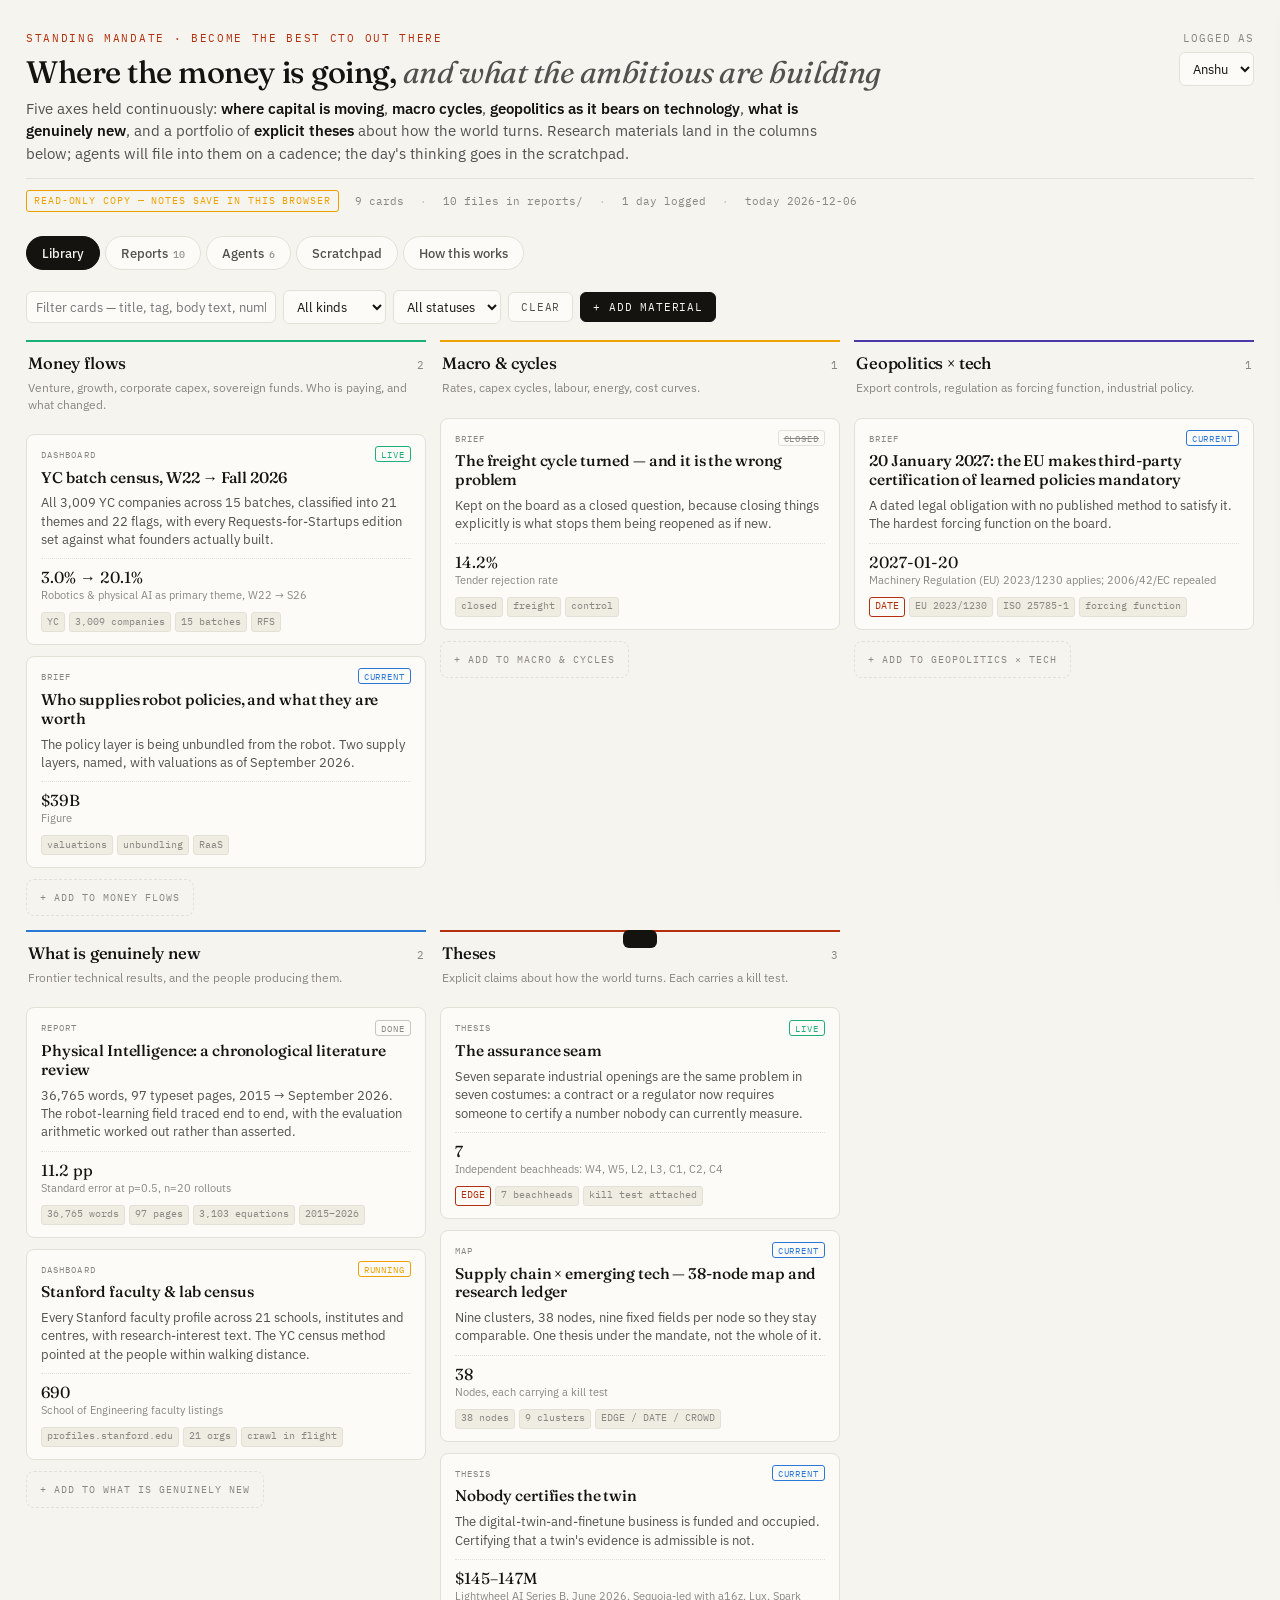
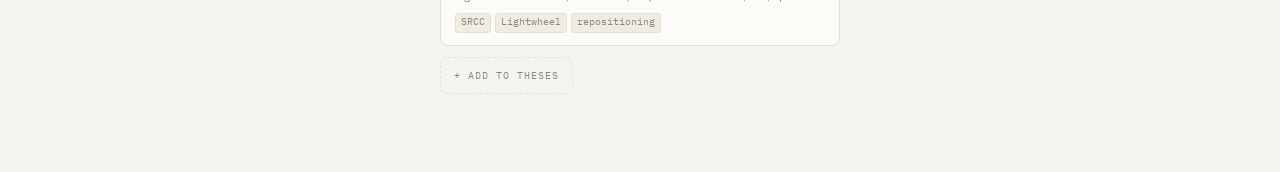
==== index.html @ 72f2d3c5 "Research portal: five-axis board, reports, agent charters, daily scratchpad Columns are the mandate " ====
<!DOCTYPE html>
<html lang="en"><head>
<meta charset="UTF-8"><meta name="viewport" content="width=device-width, initial-scale=1.0">
<title>Research Portal — capital, frontier, theses</title>
<link rel="preconnect" href="https://fonts.googleapis.com">
<link rel="preconnect" href="https://fonts.gstatic.com" crossorigin>
<link href="https://fonts.googleapis.com/css2?family=Fraunces:opsz,wght@9..144,300;9..144,400;9..144,500;9..144,600&family=IBM+Plex+Mono:wght@400;500&family=IBM+Plex+Sans:wght@400;500;600&display=swap" rel="stylesheet">
<link rel="stylesheet" href="assets/styles.css">
</head>
<body>

<div class="wrap">
  <header>
    <div class="masthead">
      <div>
        <div class="kicker">Standing mandate · become the best CTO out there</div>
        <h1>Where the money is going, <em>and what the ambitious are building</em></h1>
        <p class="dek">Five axes held continuously: <b>where capital is moving</b>, <b>macro cycles</b>,
        <b>geopolitics as it bears on technology</b>, <b>what is genuinely new</b>, and a portfolio of
        <b>explicit theses</b> about how the world turns. Research materials land in the columns below;
        agents will file into them on a cadence; the day's thinking goes in the scratchpad.</p>
      </div>
      <div class="who">
        Logged as
        <select id="author">
          <option value="anshu">Anshu</option>
          <option value="veer">Veer</option>
        </select>
      </div>
    </div>
    <div class="meta">
      <span id="conn">checking…</span>
      <span id="m-cards"></span><span class="dotsep">·</span>
      <span id="m-reports"></span><span class="dotsep">·</span>
      <span id="m-days"></span><span class="dotsep">·</span>
      <span id="m-today"></span>
    </div>
  </header>

  <nav class="tabs" id="tabs">
    <button class="tab on" data-page="board">Library</button>
    <button class="tab" data-page="reports">Reports<span class="n" id="tn-reports"></span></button>
    <button class="tab" data-page="agents">Agents<span class="n" id="tn-agents"></span></button>
    <button class="tab" data-page="pad">Scratchpad</button>
    <button class="tab" data-page="about">How this works</button>
  </nav>

  <!-- ─────────── LIBRARY ─────────── -->
  <section class="page on" id="p-board">
    <div class="controls">
      <input type="text" id="q" placeholder="Filter cards — title, tag, body text, number…">
      <select id="fkind"><option value="">All kinds</option></select>
      <select id="fstatus"><option value="">All statuses</option></select>
      <button class="btn" id="clear">Clear</button>
      <button class="btn solid" id="toggleadd">+ Add material</button>
    </div>

    <div id="addform">
      <label>Title</label><input type="text" id="a-title" placeholder="What is it">
      <label>Column</label><select id="a-axis"></select>
      <label>Kind</label>
      <select id="a-kind">
        <option value="brief">brief</option><option value="report">report</option>
        <option value="dashboard">dashboard</option><option value="thesis">thesis</option>
        <option value="map">map</option><option value="link">link</option>
        <option value="paper">paper</option><option value="person">person</option>
      </select>
      <label>One-line description</label><input type="text" id="a-dek" placeholder="What it says, in a sentence">
      <label>Notes — facts, numbers, sources (optional)</label><textarea id="a-body"></textarea>
      <label>Link or file path (optional)</label><input type="text" id="a-open" placeholder="https://…  or  reports/thing.pdf">
      <label>Tags, comma separated (optional)</label><input type="text" id="a-tags">
      <div class="frow">
        <button class="btn solid" id="a-save">Save to board</button>
        <button class="btn" id="a-cancel">Cancel</button>
      </div>
    </div>

    <div class="board" id="board"></div>
  </section>

  <!-- ─────────── REPORTS ─────────── -->
  <section class="page" id="p-reports">
    <div class="sec-h">Everything on disk under <span class="mono">reports/</span>
      <span>New files appear here automatically — agents write straight into that folder</span></div>
    <div class="controls">
      <input type="text" id="rq" placeholder="Filter files…">
    </div>
    <div class="sheet" id="reports"></div>
  </section>

  <!-- ─────────── AGENTS ─────────── -->
  <section class="page" id="p-agents">
    <div class="rules">
      <h4>House rules every agent inherits</h4>
      <ol id="agrules"></ol>
    </div>
    <div class="sec-h">Standing briefs
      <span>Nothing runs yet. Each card holds a complete charter — copy it into a Claude session to run the pass by hand today, or wire it to a schedule once the sources are authorised.</span></div>
    <div class="agrid" id="agents"></div>
  </section>

  <!-- ─────────── SCRATCHPAD ─────────── -->
  <section class="page" id="p-pad">
    <div class="padwrap">
      <div class="padmain">
        <div class="datebar">
          <span class="dtitle" id="dtitle"></span>
          <button class="btn" id="d-prev">← Prev</button>
          <button class="btn" id="d-next">Next →</button>
          <button class="btn" id="d-today">Today</button>
          <input type="date" id="d-pick">
          <button class="btn" id="d-copy">Copy day</button>
        </div>
        <textarea id="pad" spellcheck="true" placeholder="What happened, what you read, what you now believe that you did not believe yesterday.

Anything under a  ?  is an open question. Anything under a  >  is a claim you are willing to defend."></textarea>
        <div class="padstat">
          <span id="pwords">0 words</span>
          <span id="pfile"></span>
          <span id="saved"></span>
        </div>
      </div>
      <div class="side">
        <div class="sec-h">Days with entries</div>
        <div class="daylist" id="daylist"></div>
        <div class="sec-h" style="margin-top:22px">Search every day</div>
        <input type="text" id="padq" placeholder="Search all entries…" style="width:100%">
        <div class="hits" id="padhits" style="display:none"></div>
        <p class="hint">One markdown file per day at
          <code>logs/&lt;you&gt;/YYYY-MM-DD.md</code>. Saves about a second after you stop typing.
          Ordinary files — back them up, commit them, grep them.</p>
      </div>
    </div>
  </section>

  <!-- ─────────── ABOUT ─────────── -->
  <section class="page" id="p-about">
    <div class="sec-h">How this works</div>
    <div style="max-width:80ch;font-size:13.8px;color:var(--ink-2);line-height:1.68">
      <p style="margin-bottom:14px"><b style="color:var(--ink)">The columns are the mandate.</b>
      Money flows, macro cycles, geopolitics × tech, what is genuinely new, and theses. Every piece of
      research lands in one of them, so a gap in the worldview shows up as a short column rather than as a
      vague feeling.</p>

      <p style="margin-bottom:14px"><b style="color:var(--ink)">Reports are files, not records.</b>
      Anything in <span class="mono">reports/</span> shows up on the Reports tab by itself. Drop a PDF, a
      markdown file or a self-contained HTML dashboard in there and it is in the portal. Nothing to register.</p>

      <p style="margin-bottom:14px"><b style="color:var(--ink)">The scratchpad is one file per day.</b>
      <span class="mono">logs/anshu/2026-09-10.md</span> and so on. Plain markdown, saved automatically. Your
      co-founder gets <span class="mono">logs/veer/</span> — separate directory, same portal, no collision.</p>

      <p style="margin-bottom:14px"><b style="color:var(--ink)">Agents are charters before they are code.</b>
      Six standing briefs are written out on the Agents tab, each naming its sources, its cadence, what its
      output must contain, and what it must never do. Two of them need paid or authorised access before they
      can run; one — the YC batch delta — only needs wiring, because the scraper and classifier already exist.
      Until then, "Copy charter" puts the whole brief on your clipboard to paste into a session.</p>

      <p style="margin-bottom:14px"><b style="color:var(--ink)">When the co-founder joins.</b>
      The author selector, the per-author log directories and the <span class="mono">owner</span> field on
      every card are already in place. Turning this into something two people use means putting the folder
      behind git and running the same <span class="mono">server.mjs</span> somewhere both of you can reach —
      no restructuring.</p>

      <p style="margin-bottom:14px"><b style="color:var(--ink)">If the server is not running,</b> the portal
      still opens and everything reads normally; the scratchpad falls back to browser storage and the status
      chip at the top turns amber. Every save also writes to browser storage even when the server is up, so
      the two never diverge in a way that loses text.</p>

      <div class="sec-h" style="margin-top:26px">The five house rules the research follows</div>
      <ol style="padding-left:20px">
        <li style="margin-bottom:7px">Lay out the facts and the observations. No cognition-by-proxy: no ambition scores, no recommended verdicts, no selling.</li>
        <li style="margin-bottom:7px">Quantities over adjectives — counts, shares, dates, dollar figures, who pays. Estimates labelled as estimates, with the basis.</li>
        <li style="margin-bottom:7px">Observations stated as observations. "X went from 12% to 31% of the batch," not "you should look at X."</li>
        <li style="margin-bottom:7px">Recommendations only when explicitly asked for.</li>
        <li style="margin-bottom:7px">Pain is only real when learned from someone already spending money badly on it. Never from a friend, never from a warm intro.</li>
      </ol>
    </div>
  </section>
</div>

<div id="scrim"></div>
<aside id="drawer"><button class="dr-x" id="drx">✕</button><div class="dr-inner" id="drin"></div></aside>
<div class="toast" id="toast"></div>

<script src="data/library.js"></script>
<script src="data/agents.js"></script>
<script src="assets/app.js"></script>
</body></html>
---- assets/styles.css ----
:root{
  color-scheme: light;
  --paper:#f6f4ee; --surface:#fcfbf7; --ink:#141310; --ink-2:#52514e; --ink-3:#898781;
  --hairline:#e3e1d7; --baseline:#c9c7bb; --accent:#b3300e; --accent-ink:#8f2609; --wash:#efece2;
  --c1:#1baf7a; --c2:#4a3aa7; --c3:#eb6834; --c4:#2a78d6; --c5:#eda100; --c6:#8d3bb8;
  --shadow: 0 1px 2px rgba(20,19,16,.05), 0 8px 24px -12px rgba(20,19,16,.18);
}
@media (prefers-color-scheme: dark){
  :root{
    color-scheme: dark;
    --paper:#111110; --surface:#1a1a19; --ink:#f4f3ee; --ink-2:#c3c2b7; --ink-3:#898781;
    --hairline:#2c2c2a; --baseline:#383835; --accent:#e05c33; --accent-ink:#ef7c58; --wash:#232320;
    --c1:#199e70; --c2:#9085e9; --c3:#d95926; --c4:#3987e5; --c5:#c98500; --c6:#b45ac6;
    --shadow: 0 1px 2px rgba(0,0,0,.4), 0 8px 24px -12px rgba(0,0,0,.6);
  }
}
*{box-sizing:border-box;margin:0;padding:0}
body{background:var(--paper);color:var(--ink);font-family:"IBM Plex Sans",system-ui,sans-serif;
  font-size:14px;line-height:1.55;padding:0 0 70px;-webkit-font-smoothing:antialiased}
.wrap{max-width:1580px;margin:0 auto;padding:30px 26px 0}

/* ── masthead ── */
.kicker{font-family:"IBM Plex Mono",monospace;font-size:10.5px;letter-spacing:.16em;
  text-transform:uppercase;color:var(--accent);margin-bottom:9px}
h1{font-family:"Fraunces",Georgia,serif;font-weight:500;font-size:31px;line-height:1.12;
  letter-spacing:-.015em;margin-bottom:8px}
h1 em{font-style:italic;color:var(--ink-2);font-weight:400}
.dek{color:var(--ink-2);max-width:88ch;font-size:14.5px}
.dek b{color:var(--ink);font-weight:600}
.masthead{display:flex;justify-content:space-between;align-items:flex-start;gap:26px;flex-wrap:wrap}
.who{font-family:"IBM Plex Mono",monospace;font-size:10.5px;letter-spacing:.08em;text-transform:uppercase;
  color:var(--ink-3);text-align:right;white-space:nowrap}
.who select{margin-top:6px;display:block;margin-left:auto}
.meta{font-family:"IBM Plex Mono",monospace;font-size:11px;color:var(--ink-3);margin-top:13px;
  padding-top:11px;border-top:1px solid var(--hairline);display:flex;gap:16px;flex-wrap:wrap;align-items:center}
.meta .dotsep{color:var(--baseline)}
#conn{font-family:"IBM Plex Mono",monospace;font-size:10px;letter-spacing:.09em;text-transform:uppercase;
  padding:2px 7px;border-radius:3px;border:1px solid var(--hairline);color:var(--ink-3)}
#conn.live{color:var(--c1);border-color:var(--c1)}
#conn.local{color:var(--c5);border-color:var(--c5)}

/* ── tabs ── */
nav.tabs{display:flex;gap:5px;margin:24px 0 20px;flex-wrap:wrap}
.tab{font-size:12.5px;font-weight:500;padding:8px 15px;border:1px solid var(--hairline);
  background:var(--surface);color:var(--ink-2);border-radius:999px;cursor:pointer;transition:.13s;
  font-family:inherit}
.tab:hover{border-color:var(--baseline);color:var(--ink)}
.tab.on{background:var(--ink);color:var(--paper);border-color:var(--ink)}
.tab .n{font-family:"IBM Plex Mono",monospace;font-size:10px;opacity:.6;margin-left:5px}
.page{display:none}.page.on{display:block}

/* ── shared bits ── */
.sec-h{font-family:"IBM Plex Mono",monospace;font-size:10px;letter-spacing:.15em;text-transform:uppercase;
  color:var(--ink-3);padding-bottom:8px;border-bottom:1px solid var(--hairline);margin:0 0 16px;
  display:flex;justify-content:space-between;align-items:baseline;gap:12px}
.controls{display:flex;gap:7px;flex-wrap:wrap;align-items:center;margin-bottom:16px}
input[type=text],input[type=date],select,textarea{font-family:"IBM Plex Sans",sans-serif;font-size:12.5px;
  padding:7px 9px;border:1px solid var(--hairline);background:var(--surface);color:var(--ink);
  border-radius:6px;outline:none}
input[type=text]{min-width:250px}
input:focus,select:focus,textarea:focus{border-color:var(--accent)}
.btn{font-family:"IBM Plex Mono",monospace;font-size:10.5px;letter-spacing:.08em;text-transform:uppercase;
  padding:7px 12px;border:1px solid var(--hairline);background:var(--surface);color:var(--ink-2);
  border-radius:6px;cursor:pointer}
.btn:hover{color:var(--accent);border-color:var(--accent)}
.btn.solid{background:var(--ink);color:var(--paper);border-color:var(--ink)}
.btn.solid:hover{background:var(--accent);border-color:var(--accent);color:#fff}
a{color:var(--accent);text-decoration:none;border-bottom:1px solid transparent}
a:hover{border-bottom-color:var(--accent)}
.mono{font-family:"IBM Plex Mono",monospace}
.empty{padding:34px;text-align:center;color:var(--ink-3);font-size:13px;border:1px dashed var(--hairline);border-radius:8px}

/* ── board / columns ── */
.board{display:grid;grid-template-columns:repeat(5,minmax(0,1fr));gap:14px;align-items:start;padding-bottom:8px}
@media (max-width:1330px){.board{grid-template-columns:repeat(3,minmax(0,1fr))}}
@media (max-width:900px){.board{grid-template-columns:repeat(2,minmax(0,1fr))}}
@media (max-width:620px){.board{grid-template-columns:1fr}}
.col{min-width:0}
.col-h{border-top:2px solid var(--ink);padding:9px 2px 10px;margin-bottom:11px}
.col-h .t{font-family:"Fraunces",Georgia,serif;font-size:16.5px;font-weight:500;letter-spacing:-.01em;
  display:flex;justify-content:space-between;align-items:baseline;gap:8px}
.col-h .t .c{font-family:"IBM Plex Mono",monospace;font-size:10.5px;color:var(--ink-3);font-weight:400}
.col-h .b{font-size:11.5px;color:var(--ink-3);margin-top:4px;line-height:1.4}
.col[data-axis=money] .col-h{border-top-color:var(--c1)}
.col[data-axis=macro] .col-h{border-top-color:var(--c5)}
.col[data-axis=geo]   .col-h{border-top-color:var(--c2)}
.col[data-axis=new]   .col-h{border-top-color:var(--c4)}
.col[data-axis=thesis].col .col-h{border-top-color:var(--accent)}

.card{background:var(--surface);border:1px solid var(--hairline);border-radius:8px;padding:13px 14px 12px;
  margin-bottom:11px;cursor:pointer;transition:.14s;position:relative}
.card:hover{border-color:var(--baseline);box-shadow:var(--shadow);transform:translateY(-1px)}
.card .kind{font-family:"IBM Plex Mono",monospace;font-size:9px;letter-spacing:.12em;text-transform:uppercase;
  color:var(--ink-3);display:flex;justify-content:space-between;gap:8px;align-items:center;margin-bottom:7px}
.card .ct{font-family:"Fraunces",Georgia,serif;font-size:15.5px;font-weight:500;line-height:1.22;
  letter-spacing:-.008em;margin-bottom:6px}
.card .cd{font-size:12.5px;color:var(--ink-2);line-height:1.45}
.card .cm{margin-top:10px;padding-top:9px;border-top:1px dotted var(--hairline)}
.card .cm .v{font-family:"Fraunces",Georgia,serif;font-size:16px;color:var(--ink);line-height:1.15}
.card .cm .l{font-size:11px;color:var(--ink-3);margin-top:2px;line-height:1.35}
.card .tgs{margin-top:9px;display:flex;flex-wrap:wrap;gap:4px}
.tg{font-family:"IBM Plex Mono",monospace;font-size:9.5px;padding:1.5px 5px;border-radius:3px;
  background:var(--wash);border:1px solid var(--hairline);color:var(--ink-3);white-space:nowrap}
.tg.hot{color:var(--accent);border-color:var(--accent);background:transparent}
.st{font-family:"IBM Plex Mono",monospace;font-size:9px;letter-spacing:.1em;text-transform:uppercase;
  padding:1.5px 5px;border-radius:3px;border:1px solid;white-space:nowrap}
.st-live{color:var(--c1);border-color:var(--c1)}
.st-running{color:var(--c5);border-color:var(--c5)}
.st-current{color:var(--c4);border-color:var(--c4)}
.st-done{color:var(--ink-3);border-color:var(--baseline)}
.st-closed{color:var(--ink-3);border-color:var(--hairline);text-decoration:line-through}
.st-planned{color:var(--ink-3);border-color:var(--baseline)}
.st-ready{color:var(--c1);border-color:var(--c1)}
.card .own{position:absolute;top:12px;right:13px;font-family:"IBM Plex Mono",monospace;font-size:9px;
  color:var(--ink-3);letter-spacing:.08em;text-transform:uppercase;display:none}

/* ── add card ── */
.addcard{border:1px dashed var(--hairline);border-radius:8px;padding:11px 13px;text-align:center;
  color:var(--ink-3);font-family:"IBM Plex Mono",monospace;font-size:10px;letter-spacing:.1em;
  text-transform:uppercase;cursor:pointer;background:transparent}
.addcard:hover{color:var(--accent);border-color:var(--accent)}
#addform{background:var(--surface);border:1px solid var(--hairline);border-radius:8px;padding:14px;margin-bottom:12px;display:none}
#addform.on{display:block}
#addform label{display:block;font-family:"IBM Plex Mono",monospace;font-size:9.5px;letter-spacing:.1em;
  text-transform:uppercase;color:var(--ink-3);margin:9px 0 3px}
#addform input,#addform select,#addform textarea{width:100%}
#addform textarea{min-height:64px;resize:vertical;line-height:1.5}
.frow{display:flex;gap:8px;margin-top:12px}

/* ── reports table ── */
.sheet{border:1px solid var(--hairline);border-radius:8px;overflow:hidden;background:var(--surface)}
table{width:100%;border-collapse:collapse;font-size:13px}
th{font-family:"IBM Plex Mono",monospace;font-size:9.5px;letter-spacing:.1em;text-transform:uppercase;
  color:var(--ink-3);text-align:left;padding:9px 12px;border-bottom:1px solid var(--hairline);
  background:var(--wash);white-space:nowrap}
td{padding:9px 12px;border-bottom:1px solid var(--hairline);vertical-align:top}
tr:last-child td{border-bottom:none}
tbody tr:hover{background:var(--wash)}
.fname{font-weight:600}
.fname .ex{font-family:"IBM Plex Mono",monospace;font-size:9.5px;color:var(--ink-3);margin-left:7px;
  text-transform:uppercase;letter-spacing:.08em}

/* ── agents ── */
.agrid{display:grid;grid-template-columns:repeat(auto-fill,minmax(370px,1fr));gap:13px}
.ag{background:var(--surface);border:1px solid var(--hairline);border-radius:8px;padding:16px 17px 15px}
.ag .ah{display:flex;justify-content:space-between;align-items:baseline;gap:10px;margin-bottom:3px}
.ag .an{font-family:"Fraunces",Georgia,serif;font-size:18px;font-weight:500;letter-spacing:-.01em}
.ag .ac{font-family:"IBM Plex Mono",monospace;font-size:10.5px;color:var(--ink-3);margin-bottom:12px}
.ag h4{font-family:"IBM Plex Mono",monospace;font-size:9.5px;letter-spacing:.13em;text-transform:uppercase;
  color:var(--ink-3);margin:13px 0 5px;font-weight:400}
.ag ul{list-style:none;font-size:12.5px;color:var(--ink-2)}
.ag li{padding-left:13px;position:relative;margin-bottom:4px;line-height:1.45}
.ag li:before{content:"";position:absolute;left:2px;top:8px;width:4px;height:4px;border-radius:50%;background:var(--baseline)}
.ag .needs li:before{background:var(--c5)}
.ag .afoot{margin-top:14px;padding-top:12px;border-top:1px solid var(--hairline);display:flex;gap:7px;flex-wrap:wrap}
.rules{background:var(--wash);border:1px solid var(--hairline);border-left:2px solid var(--accent);
  border-radius:0 8px 8px 0;padding:14px 17px;margin-bottom:18px}
.rules h4{font-family:"IBM Plex Mono",monospace;font-size:9.5px;letter-spacing:.13em;text-transform:uppercase;
  color:var(--accent);margin-bottom:7px;font-weight:400}
.rules ol{font-size:12.5px;color:var(--ink-2);padding-left:19px}
.rules li{margin-bottom:3px;line-height:1.45}

/* ── scratchpad ── */
.padwrap{display:grid;grid-template-columns:1fr 292px;gap:18px;align-items:start}
@media (max-width:1080px){.padwrap{grid-template-columns:1fr}}
.padmain{min-width:0}
.datebar{display:flex;gap:7px;align-items:center;flex-wrap:wrap;margin-bottom:12px}
.dtitle{font-family:"Fraunces",Georgia,serif;font-size:23px;font-weight:500;letter-spacing:-.015em;
  margin-right:6px;white-space:nowrap}
.dtitle .dow{color:var(--ink-3);font-style:italic;font-weight:400;font-size:17px;margin-left:7px}
#pad{width:100%;min-height:calc(100vh - 400px);font-family:"IBM Plex Mono",monospace;font-size:13.2px;
  line-height:1.72;padding:20px 22px;border-radius:8px;background:var(--surface);tab-size:2}
.padstat{font-family:"IBM Plex Mono",monospace;font-size:10.5px;color:var(--ink-3);margin-top:8px;
  display:flex;gap:14px;flex-wrap:wrap}
#saved{color:var(--c1)}
.side .sec-h{margin-top:0}
.daylist{border:1px solid var(--hairline);border-radius:8px;overflow:hidden;background:var(--surface);
  max-height:400px;overflow-y:auto}
.day{padding:9px 12px;border-bottom:1px solid var(--hairline);cursor:pointer}
.day:last-child{border-bottom:none}
.day:hover{background:var(--wash)}
.day.on{background:var(--wash);box-shadow:inset 2px 0 0 var(--accent)}
.day .dd{font-family:"IBM Plex Mono",monospace;font-size:11px;color:var(--ink);display:flex;
  justify-content:space-between;gap:8px}
.day .dd span{color:var(--ink-3);font-size:10px}
.day .dp{font-size:11.5px;color:var(--ink-3);margin-top:3px;line-height:1.4;
  display:-webkit-box;-webkit-line-clamp:2;-webkit-box-orient:vertical;overflow:hidden}
.hint{font-size:11.5px;color:var(--ink-3);line-height:1.5;margin-top:9px}
.hint code{font-family:"IBM Plex Mono",monospace;background:var(--wash);padding:1px 4px;border-radius:3px;font-size:10.5px}
.hits{border:1px solid var(--hairline);border-radius:8px;overflow:hidden;background:var(--surface);margin-top:11px}
.hit{padding:8px 12px;border-bottom:1px solid var(--hairline);cursor:pointer;font-size:12px}
.hit:last-child{border-bottom:none}
.hit:hover{background:var(--wash)}
.hit .hd{font-family:"IBM Plex Mono",monospace;font-size:10px;color:var(--accent)}

/* ── drawer ── */
aside#drawer{position:fixed;top:0;right:0;width:min(620px,95vw);height:100vh;background:var(--surface);
  border-left:1px solid var(--hairline);box-shadow:var(--shadow);transform:translateX(101%);
  transition:transform .22s cubic-bezier(.4,0,.2,1);z-index:60;overflow-y:auto}
aside#drawer.on{transform:none}
#scrim{position:fixed;inset:0;background:rgba(20,19,16,.34);opacity:0;pointer-events:none;
  transition:opacity .22s;z-index:50}
#scrim.on{opacity:1;pointer-events:auto}
.dr-inner{padding:26px 30px 70px}
.dr-x{position:fixed;top:14px;right:18px;background:var(--surface);border:1px solid var(--hairline);
  color:var(--ink-3);font-size:16px;cursor:pointer;line-height:1;z-index:61;border-radius:6px;padding:5px 9px}
.dr-x:hover{color:var(--accent);border-color:var(--accent)}
.dr-k{font-family:"IBM Plex Mono",monospace;font-size:10px;letter-spacing:.14em;text-transform:uppercase;
  color:var(--accent);margin-bottom:8px}
.dr-nm{font-family:"Fraunces",Georgia,serif;font-size:26px;font-weight:500;letter-spacing:-.018em;
  line-height:1.15;margin-bottom:8px;padding-right:36px}
.dr-sub{color:var(--ink-2);font-size:13.5px;margin-bottom:15px}
.dr-band{display:grid;grid-template-columns:repeat(auto-fit,minmax(128px,1fr));gap:1px;background:var(--hairline);
  border:1px solid var(--hairline);border-radius:8px;overflow:hidden;margin:16px 0 4px}
.dr-band .tile{background:var(--surface);padding:12px 13px}
.dr-band .tile .v{font-family:"Fraunces",Georgia,serif;font-size:19px;font-weight:500;line-height:1.08;
  letter-spacing:-.02em}
.dr-band .tile .l{font-size:10.5px;color:var(--ink-3);margin-top:5px;line-height:1.35}
.d-h{font-family:"IBM Plex Mono",monospace;font-size:9.5px;letter-spacing:.13em;text-transform:uppercase;
  color:var(--ink-3);margin:20px 0 7px;padding-bottom:5px;border-bottom:1px solid var(--hairline)}
.d-body{font-size:13.6px;color:var(--ink-2);line-height:1.62}
.d-file{display:flex;gap:10px;align-items:baseline;font-size:12.5px;padding:6px 0;
  border-bottom:1px dotted var(--hairline)}
.d-file .fp{font-family:"IBM Plex Mono",monospace;font-size:11px;color:var(--ink-3)}
.dr-actions{display:flex;gap:8px;flex-wrap:wrap;margin:18px 0 4px}
.toast{position:fixed;bottom:22px;left:50%;transform:translateX(-50%) translateY(70px);background:var(--ink);
  color:var(--paper);font-family:"IBM Plex Mono",monospace;font-size:11.5px;padding:9px 17px;border-radius:6px;
  z-index:90;transition:transform .2s;letter-spacing:.03em}
.toast.on{transform:translateX(-50%)}
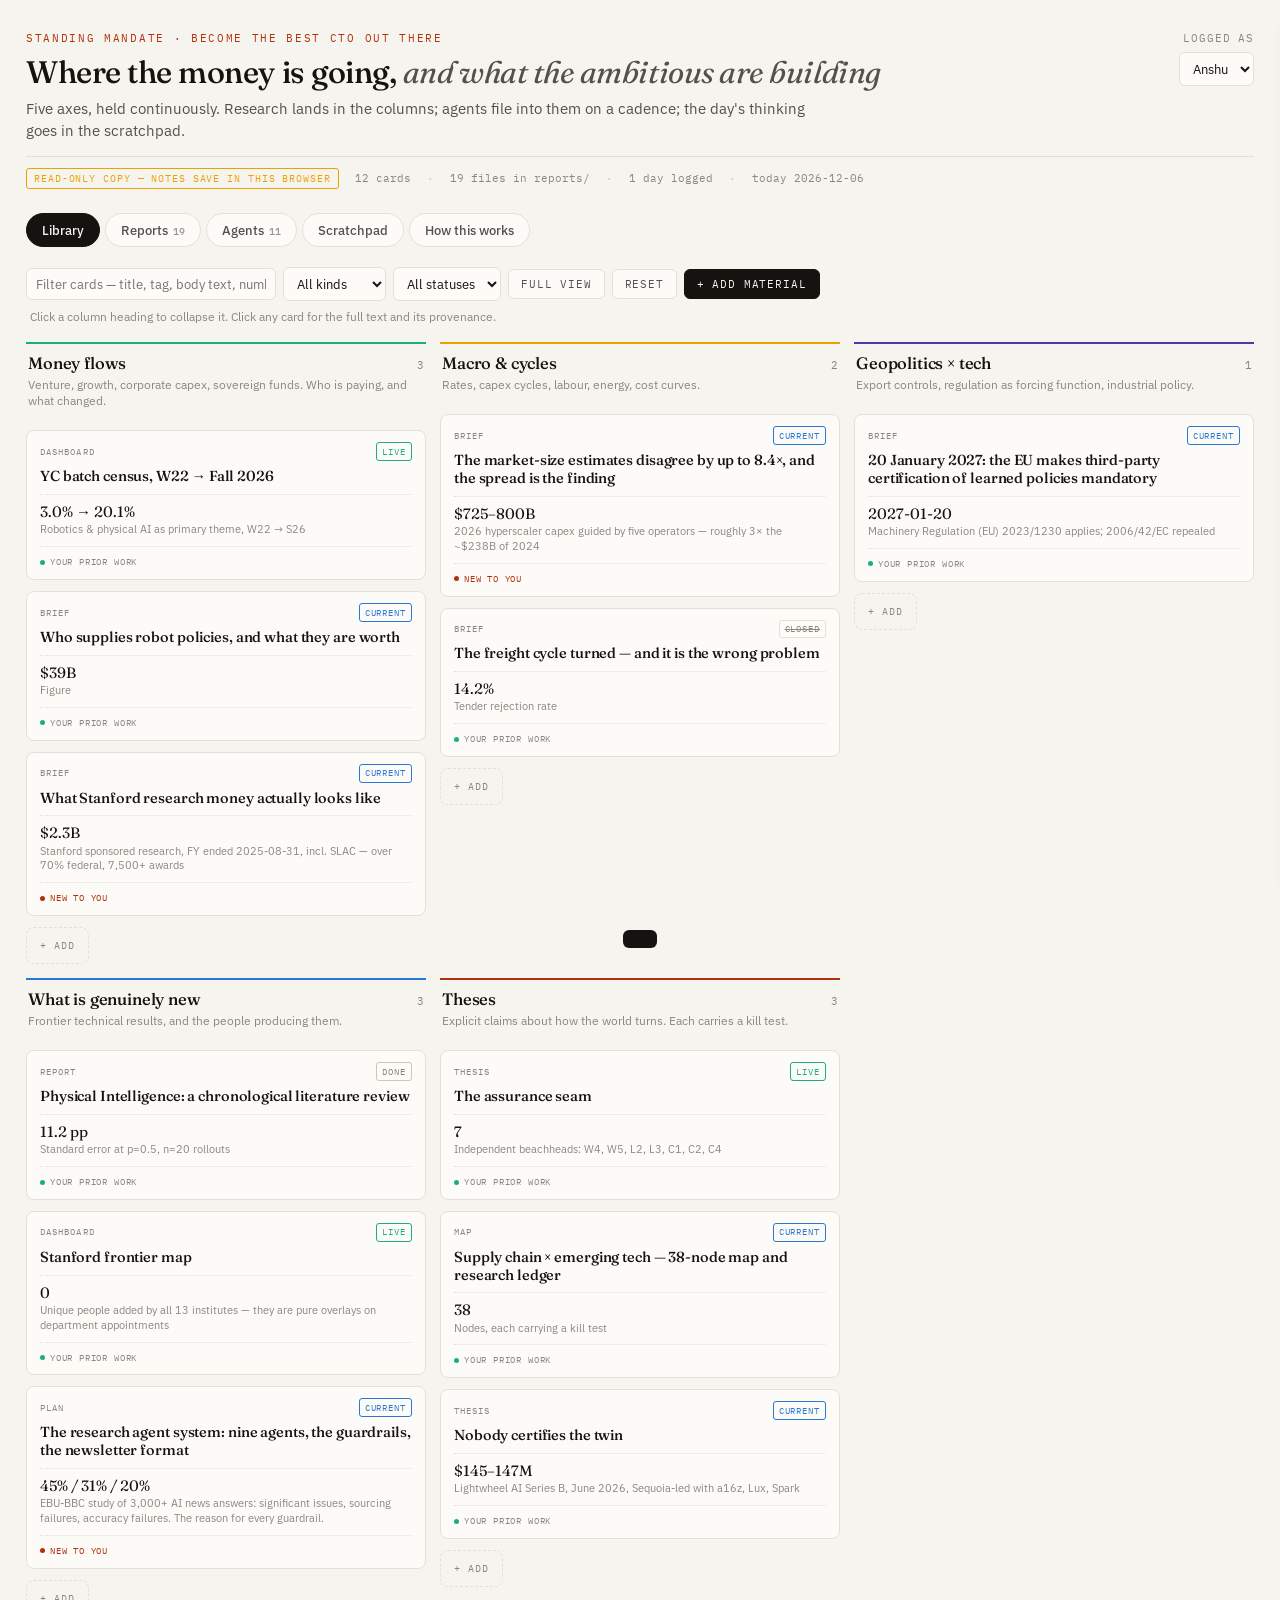
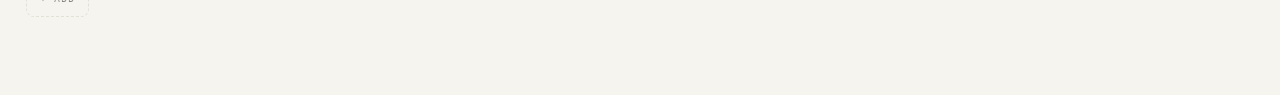
==== commit e9db638d: "Research agent system: plan, nine agent charters, provenance on every card, compact board Plan (repo" ====
--- a/index.html
+++ b/index.html
@@ -15,10 +15,8 @@
       <div>
         <div class="kicker">Standing mandate · become the best CTO out there</div>
         <h1>Where the money is going, <em>and what the ambitious are building</em></h1>
-        <p class="dek">Five axes held continuously: <b>where capital is moving</b>, <b>macro cycles</b>,
-        <b>geopolitics as it bears on technology</b>, <b>what is genuinely new</b>, and a portfolio of
-        <b>explicit theses</b> about how the world turns. Research materials land in the columns below;
-        agents will file into them on a cadence; the day's thinking goes in the scratchpad.</p>
+        <p class="dek">Five axes, held continuously. Research lands in the columns; agents file into them on a
+        cadence; the day's thinking goes in the scratchpad.</p>
       </div>
       <div class="who">
         Logged as
@@ -51,8 +49,10 @@
       <input type="text" id="q" placeholder="Filter cards — title, tag, body text, number…">
       <select id="fkind"><option value="">All kinds</option></select>
       <select id="fstatus"><option value="">All statuses</option></select>
-      <button class="btn" id="clear">Clear</button>
+      <button class="btn" id="density">Full view</button>
+      <button class="btn" id="clear">Reset</button>
       <button class="btn solid" id="toggleadd">+ Add material</button>
+      <span class="hintline">Click a column heading to collapse it. Click any card for the full text and its provenance.</span>
     </div>
 
     <div id="addform">
@@ -94,9 +94,11 @@
       <h4>House rules every agent inherits</h4>
       <ol id="agrules"></ol>
     </div>
-    <div class="sec-h">Standing briefs
-      <span>Nothing runs yet. Each card holds a complete charter — copy it into a Claude session to run the pass by hand today, or wire it to a schedule once the sources are authorised.</span></div>
-    <div class="agrid" id="agents"></div>
+    <p class="dek" style="margin-bottom:20px">Nine agents in two families, plus an editor and a ledger. Nothing runs yet.
+    Each card holds a complete charter: open it to read the prompt, or copy it straight into a session to run
+    the pass by hand today. The reasoning, the sources and the newsletter format are in
+    <a href="reports/agent-system-plan-2026-09-10.md" target="_blank" rel="noopener">the plan</a>.</p>
+    <div id="agents"></div>
   </section>
 
   <!-- ─────────── SCRATCHPAD ─────────── -->
@@ -156,11 +158,17 @@
       can run; one — the YC batch delta — only needs wiring, because the scraper and classifier already exist.
       Until then, "Copy charter" puts the whole brief on your clipboard to paste into a session.</p>
 
-      <p style="margin-bottom:14px"><b style="color:var(--ink)">When the co-founder joins.</b>
+      <p style="margin-bottom:14px"><b style="color:var(--ink)">The shared copy.</b>
+      <a href="https://aroraanshu26.github.io/research-portal/" target="_blank" rel="noopener">aroraanshu26.github.io/research-portal</a>
+      is public and read-only: the board, the reports and the day logs all read normally, and notes a visitor
+      types stay in their own browser. Double-click <span class="mono">Publish.cmd</span> to push an update.
+      To see exactly what a visitor sees, open <span class="mono">?static=1</span> on the local copy.</p>
+
+      <p style="margin-bottom:14px"><b style="color:var(--ink)">When the co-founder starts writing.</b>
       The author selector, the per-author log directories and the <span class="mono">owner</span> field on
-      every card are already in place. Turning this into something two people use means putting the folder
-      behind git and running the same <span class="mono">server.mjs</span> somewhere both of you can reach —
-      no restructuring.</p>
+      every card are already in place. Two people writing at once means running the same
+      <span class="mono">server.mjs</span> somewhere you both reach, instead of the read-only page —
+      no restructuring, no data migration.</p>
 
       <p style="margin-bottom:14px"><b style="color:var(--ink)">If the server is not running,</b> the portal
       still opens and everything reads normally; the scratchpad falls back to browser storage and the status
--- a/assets/styles.css
+++ b/assets/styles.css
@@ -227,3 +227,53 @@
   color:var(--paper);font-family:"IBM Plex Mono",monospace;font-size:11.5px;padding:9px 17px;border-radius:6px;
   z-index:90;transition:transform .2s;letter-spacing:.03em}
 .toast.on{transform:translateX(-50%)}
+
+/* ── density, collapse, provenance (added 2026-09-10) ────────────────────── */
+.hintline{font-size:11.5px;color:var(--ink-3);margin-left:4px}
+@media (max-width:900px){.hintline{display:none}}
+
+.col-h{width:100%;text-align:left;background:none;font-family:inherit;color:inherit;
+  cursor:pointer;border:none;border-top:2px solid var(--ink);padding:9px 2px 10px;margin-bottom:11px}
+.col-h:hover .t{color:var(--accent)}
+.col.shut{align-self:start}
+.col.shut .col-h{border-top-style:dashed;margin-bottom:0;opacity:.62}
+.col.shut .col-h:hover{opacity:1}
+
+/* compact is the default: kind + status, title, one number, provenance */
+.card{padding:11px 13px 10px}
+.card .ct{font-size:14.5px;margin-bottom:0}
+.card .cm{margin-top:8px;padding-top:8px}
+.card .cm .v{font-size:15px}
+.card .cm .l.clamp{display:-webkit-box;-webkit-line-clamp:2;-webkit-box-orient:vertical;overflow:hidden}
+.card.full{padding:13px 14px 12px}
+.card.full .ct{font-size:15.5px;margin-bottom:6px}
+
+.prov{display:flex;align-items:center;gap:5px;margin-top:9px;padding-top:8px;
+  border-top:1px dotted var(--hairline);font-family:"IBM Plex Mono",monospace;
+  font-size:9px;letter-spacing:.09em;text-transform:uppercase;color:var(--ink-3)}
+.prov .dot{width:5px;height:5px;border-radius:50%;background:var(--baseline);flex:none}
+.prov-own-prior-work .dot{background:var(--c1)}
+.prov-web-2026-09-10{color:var(--accent)}
+.prov-web-2026-09-10 .dot{background:var(--accent)}
+.prov-agent .dot{background:var(--c4)}
+
+.provbox{border:1px solid var(--hairline);border-left:2px solid var(--baseline);
+  background:var(--wash);border-radius:0 6px 6px 0;padding:10px 13px;margin:14px 0 2px}
+.provbox.prov-own-prior-work{border-left-color:var(--c1)}
+.provbox.prov-web-2026-09-10{border-left-color:var(--accent)}
+.provbox.prov-agent{border-left-color:var(--c4)}
+.provbox .pl{font-family:"IBM Plex Mono",monospace;font-size:9px;letter-spacing:.13em;
+  text-transform:uppercase;color:var(--ink-3);margin-bottom:5px}
+.provbox.prov-web-2026-09-10 .pl{color:var(--accent)}
+.provbox .pn{font-size:12.5px;color:var(--ink-2);line-height:1.5}
+
+/* agents: family sections, spec rows */
+#p-agents .sec-h{margin-top:30px}
+#p-agents .sec-h:first-child{margin-top:0}
+#p-agents .agrid{margin-bottom:6px}
+.ag .aspec{margin:11px 0 2px;border-top:1px dotted var(--hairline);padding-top:9px}
+.kvrow{display:flex;gap:9px;font-size:12px;color:var(--ink-2);padding:3px 0;line-height:1.45}
+.kvrow b{font-family:"IBM Plex Mono",monospace;font-size:9px;letter-spacing:.11em;
+  text-transform:uppercase;color:var(--ink-3);font-weight:400;min-width:52px;flex:none;padding-top:2px}
+.st-build{color:var(--accent);border-color:var(--accent)}
+.st-blocked{color:var(--c5);border-color:var(--c5)}
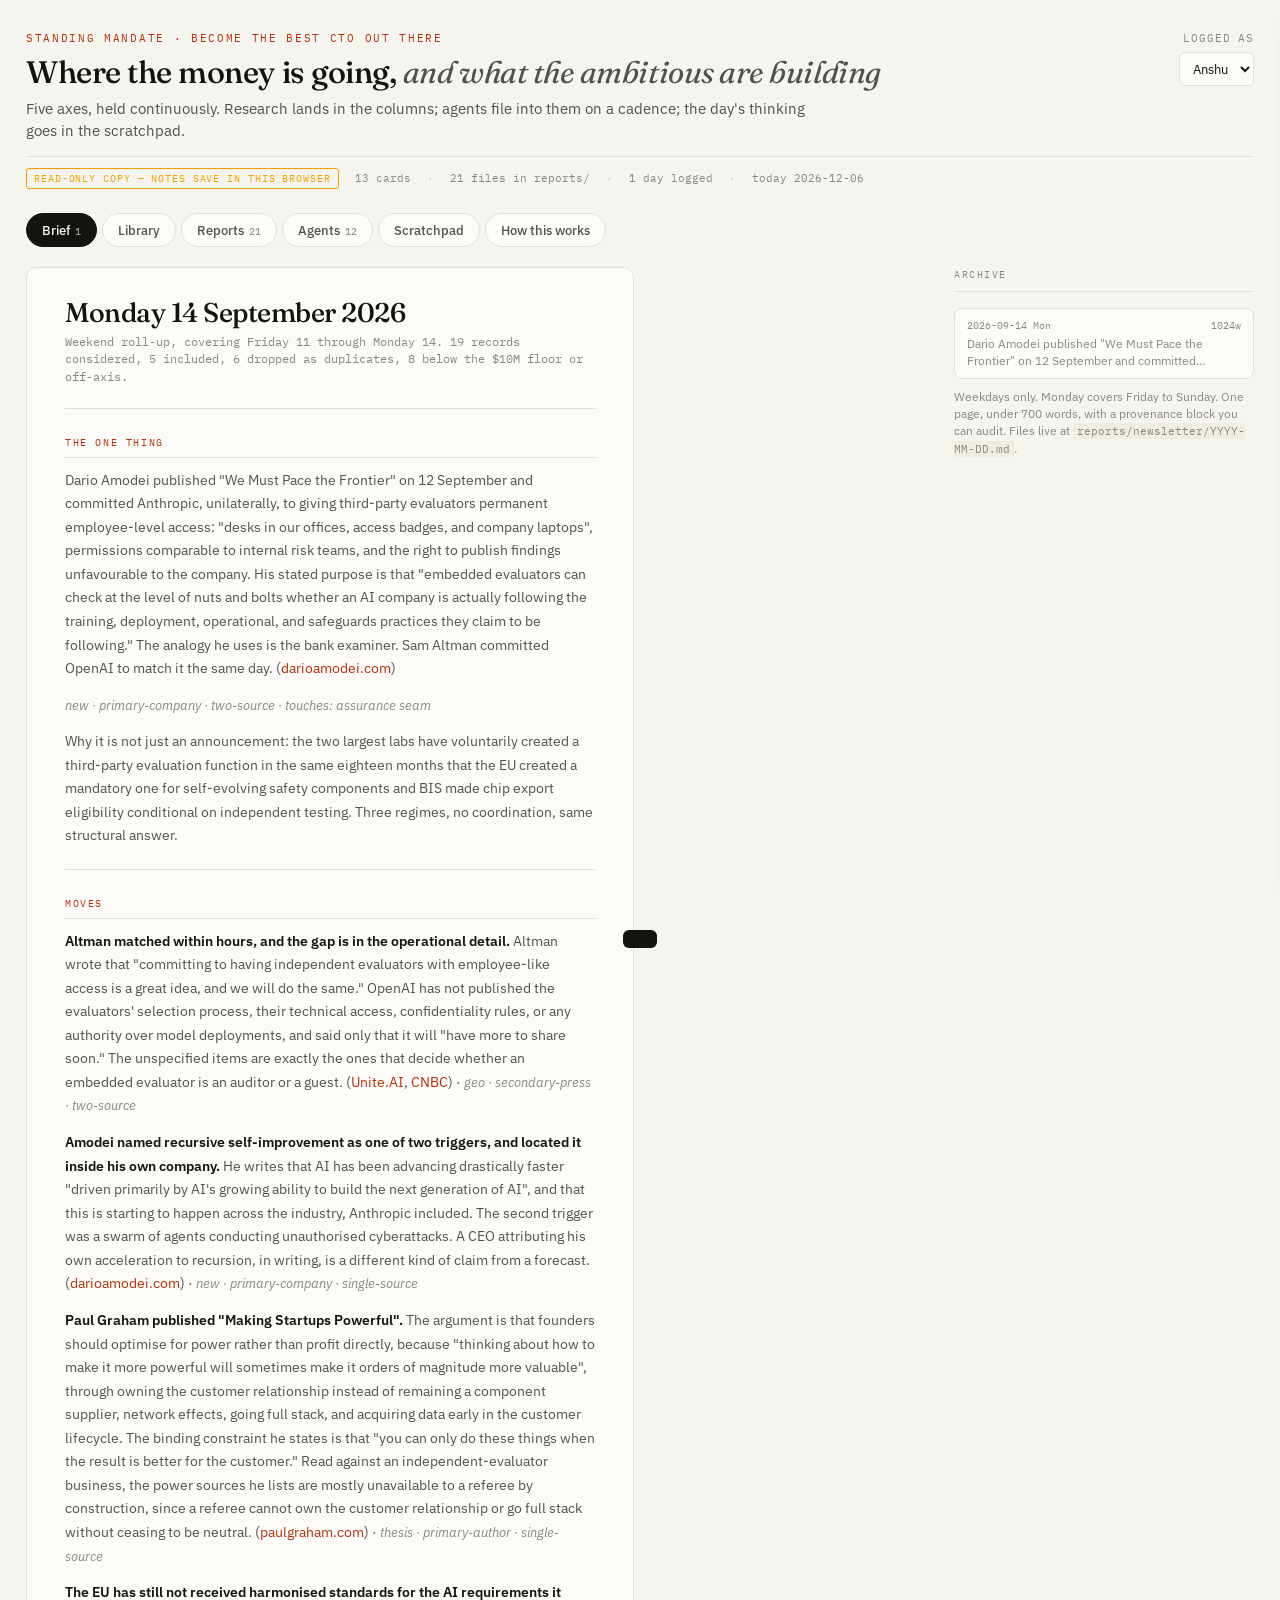
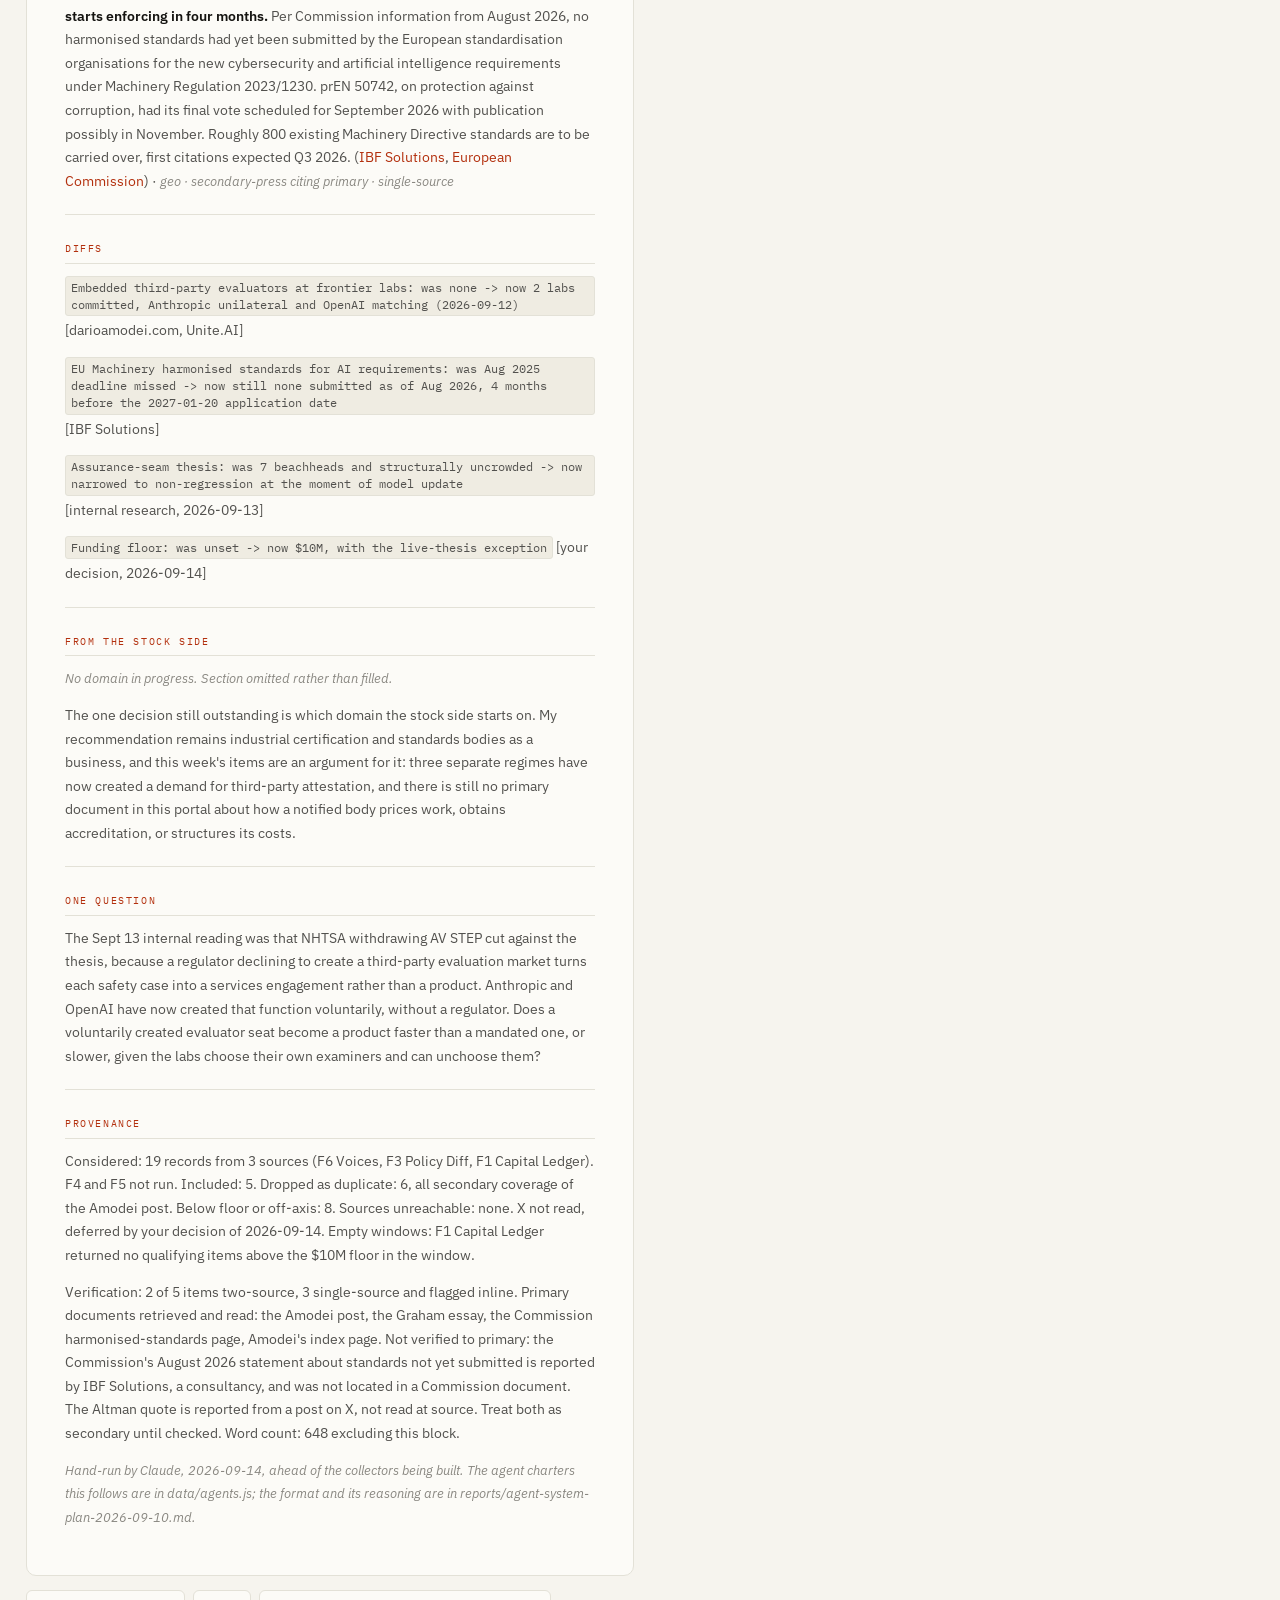
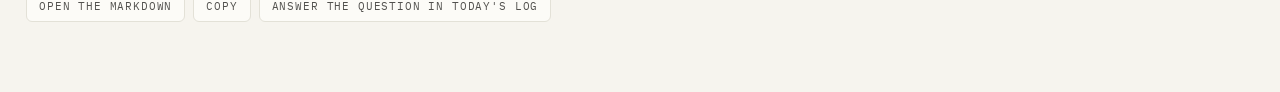
==== commit 11a50ef7: "Brief surface, settled decisions, and the assurance-seam revision Decisions from 2026-09-14 are now " ====
--- a/index.html
+++ b/index.html
@@ -36,15 +36,32 @@
   </header>
 
   <nav class="tabs" id="tabs">
-    <button class="tab on" data-page="board">Library</button>
+    <button class="tab on" data-page="brief">Brief<span class="n" id="tn-brief"></span></button>
+    <button class="tab" data-page="board">Library</button>
     <button class="tab" data-page="reports">Reports<span class="n" id="tn-reports"></span></button>
     <button class="tab" data-page="agents">Agents<span class="n" id="tn-agents"></span></button>
     <button class="tab" data-page="pad">Scratchpad</button>
     <button class="tab" data-page="about">How this works</button>
   </nav>
 
+  <!-- ─────────── BRIEF ─────────── -->
+  <section class="page on" id="p-brief">
+    <div class="briefwrap">
+      <div class="briefmain">
+        <div id="briefbody"></div>
+      </div>
+      <div class="side">
+        <div class="sec-h">Archive</div>
+        <div id="briefdays"></div>
+        <p class="hint">Weekdays only. Monday covers Friday to Sunday. One page,
+          under 700 words, with a provenance block you can audit.
+          Files live at <code>reports/newsletter/YYYY-MM-DD.md</code>.</p>
+      </div>
+    </div>
+  </section>
+
   <!-- ─────────── LIBRARY ─────────── -->
-  <section class="page on" id="p-board">
+  <section class="page" id="p-board">
     <div class="controls">
       <input type="text" id="q" placeholder="Filter cards — title, tag, body text, number…">
       <select id="fkind"><option value="">All kinds</option></select>
@@ -85,7 +102,7 @@
     <div class="controls">
       <input type="text" id="rq" placeholder="Filter files…">
     </div>
-    <div class="sheet" id="reports"></div>
+    <div id="reports"></div>
   </section>
 
   <!-- ─────────── AGENTS ─────────── -->
@@ -139,6 +156,22 @@
   <section class="page" id="p-about">
     <div class="sec-h">How this works</div>
     <div style="max-width:80ch;font-size:13.8px;color:var(--ink-2);line-height:1.68">
+      <p style="margin-bottom:14px"><b style="color:var(--ink)">Three surfaces, designed to grow differently.</b>
+      This is the answer to the portal getting cluttered as days accumulate, and it is worth knowing because it
+      decides where anything new lands. The <b>Brief</b> is the only surface meant to grow: one file per weekday,
+      about 250 a year, so the archive shows the last five in full and folds everything older by month. The
+      <b>Library</b> is meant to stay small, because a card is durable reference rather than news; a column shows
+      five and folds the rest, and the rule is that a flow item only becomes a card if it will still matter in
+      thirty days. <b>Reports</b> grows steadily and is grouped by month with only the current month open. The
+      consequence: the newsletter archive gets long, the board does not.</p>
+
+      <p style="margin-bottom:14px"><b style="color:var(--ink)">The brief arrives on its own.</b>
+      Weekdays at 07:00, Monday covering Friday to Sunday, with a notification in Claude when it lands. One
+      caveat that will otherwise confuse you: scheduled tasks only run while the Claude desktop app is open, and
+      a run that comes due while it is closed executes on next launch. So a brief can be stamped Monday and
+      delivered Tuesday. The dateline tells you which happened, and a second run on a day that already has a
+      brief appends an update rather than overwriting it.</p>
+
       <p style="margin-bottom:14px"><b style="color:var(--ink)">The columns are the mandate.</b>
       Money flows, macro cycles, geopolitics × tech, what is genuinely new, and theses. Every piece of
       research lands in one of them, so a gap in the worldview shows up as a short column rather than as a
--- a/assets/styles.css
+++ b/assets/styles.css
@@ -277,3 +277,43 @@
   text-transform:uppercase;color:var(--ink-3);font-weight:400;min-width:52px;flex:none;padding-top:2px}
 .st-build{color:var(--accent);border-color:var(--accent)}
 .st-blocked{color:var(--c5);border-color:var(--c5)}
+
+/* ── brief surface + growth folding (added 2026-09-14) ──────────────────── */
+.briefwrap{display:grid;grid-template-columns:minmax(0,1fr) 300px;gap:26px;align-items:start}
+@media (max-width:1080px){.briefwrap{grid-template-columns:1fr}}
+.briefmain{min-width:0}
+article.brief{background:var(--surface);border:1px solid var(--hairline);border-radius:10px;
+  padding:30px 38px 34px;max-width:76ch}
+article.brief h1{font-family:"Fraunces",Georgia,serif;font-size:27px;font-weight:500;
+  letter-spacing:-.018em;margin-bottom:4px}
+article.brief h2{font-family:"IBM Plex Mono",monospace;font-size:10px;letter-spacing:.16em;
+  text-transform:uppercase;color:var(--accent);font-weight:400;margin:26px 0 10px;
+  padding-bottom:6px;border-bottom:1px solid var(--hairline)}
+article.brief h3{font-family:"Fraunces",Georgia,serif;font-size:17px;font-weight:500;margin:18px 0 5px}
+article.brief p{font-size:14.2px;line-height:1.66;color:var(--ink-2);margin-bottom:13px}
+article.brief p:first-of-type{color:var(--ink-3);font-family:"IBM Plex Mono",monospace;font-size:11.5px;
+  line-height:1.55}
+article.brief strong{color:var(--ink);font-weight:600}
+article.brief em{color:var(--ink-3);font-style:italic;font-size:12.5px}
+article.brief hr{border:none;border-top:1px solid var(--hairline);margin:22px 0}
+article.brief code{font-family:"IBM Plex Mono",monospace;font-size:11.5px;background:var(--wash);
+  border:1px solid var(--hairline);border-radius:3px;padding:2px 5px;color:var(--ink-2);
+  display:inline-block;line-height:1.5;margin:2px 0}
+article.brief blockquote{border-left:2px solid var(--accent);padding-left:15px;margin:0 0 13px}
+article.brief blockquote p{color:var(--ink);font-size:14px}
+article.brief ul{list-style:none;margin-bottom:13px}
+article.brief li{font-size:14px;color:var(--ink-2);padding-left:15px;position:relative;
+  margin-bottom:5px;line-height:1.6}
+article.brief li:before{content:"";position:absolute;left:2px;top:9px;width:4px;height:4px;
+  border-radius:50%;background:var(--baseline)}
+.brieffoot{display:flex;gap:8px;flex-wrap:wrap;margin-top:14px}
+
+/* one fold control, used by the brief archive, the reports months and the columns */
+.fold{width:100%;text-align:left;background:var(--surface);border:1px solid var(--hairline);
+  border-radius:6px;padding:8px 11px;margin:9px 0 7px;cursor:pointer;color:var(--ink-3);
+  font-family:"IBM Plex Mono",monospace;font-size:10px;letter-spacing:.11em;text-transform:uppercase}
+.fold:hover{color:var(--accent);border-color:var(--accent)}
+.fold.thin{background:transparent;border-style:dashed;margin:2px 0 9px;padding:7px 10px;font-size:9.5px}
+#p-reports .fold{margin-top:16px}
+#briefdays .daylist{max-height:none}
+.st-contested{color:var(--c5);border-color:var(--c5)}
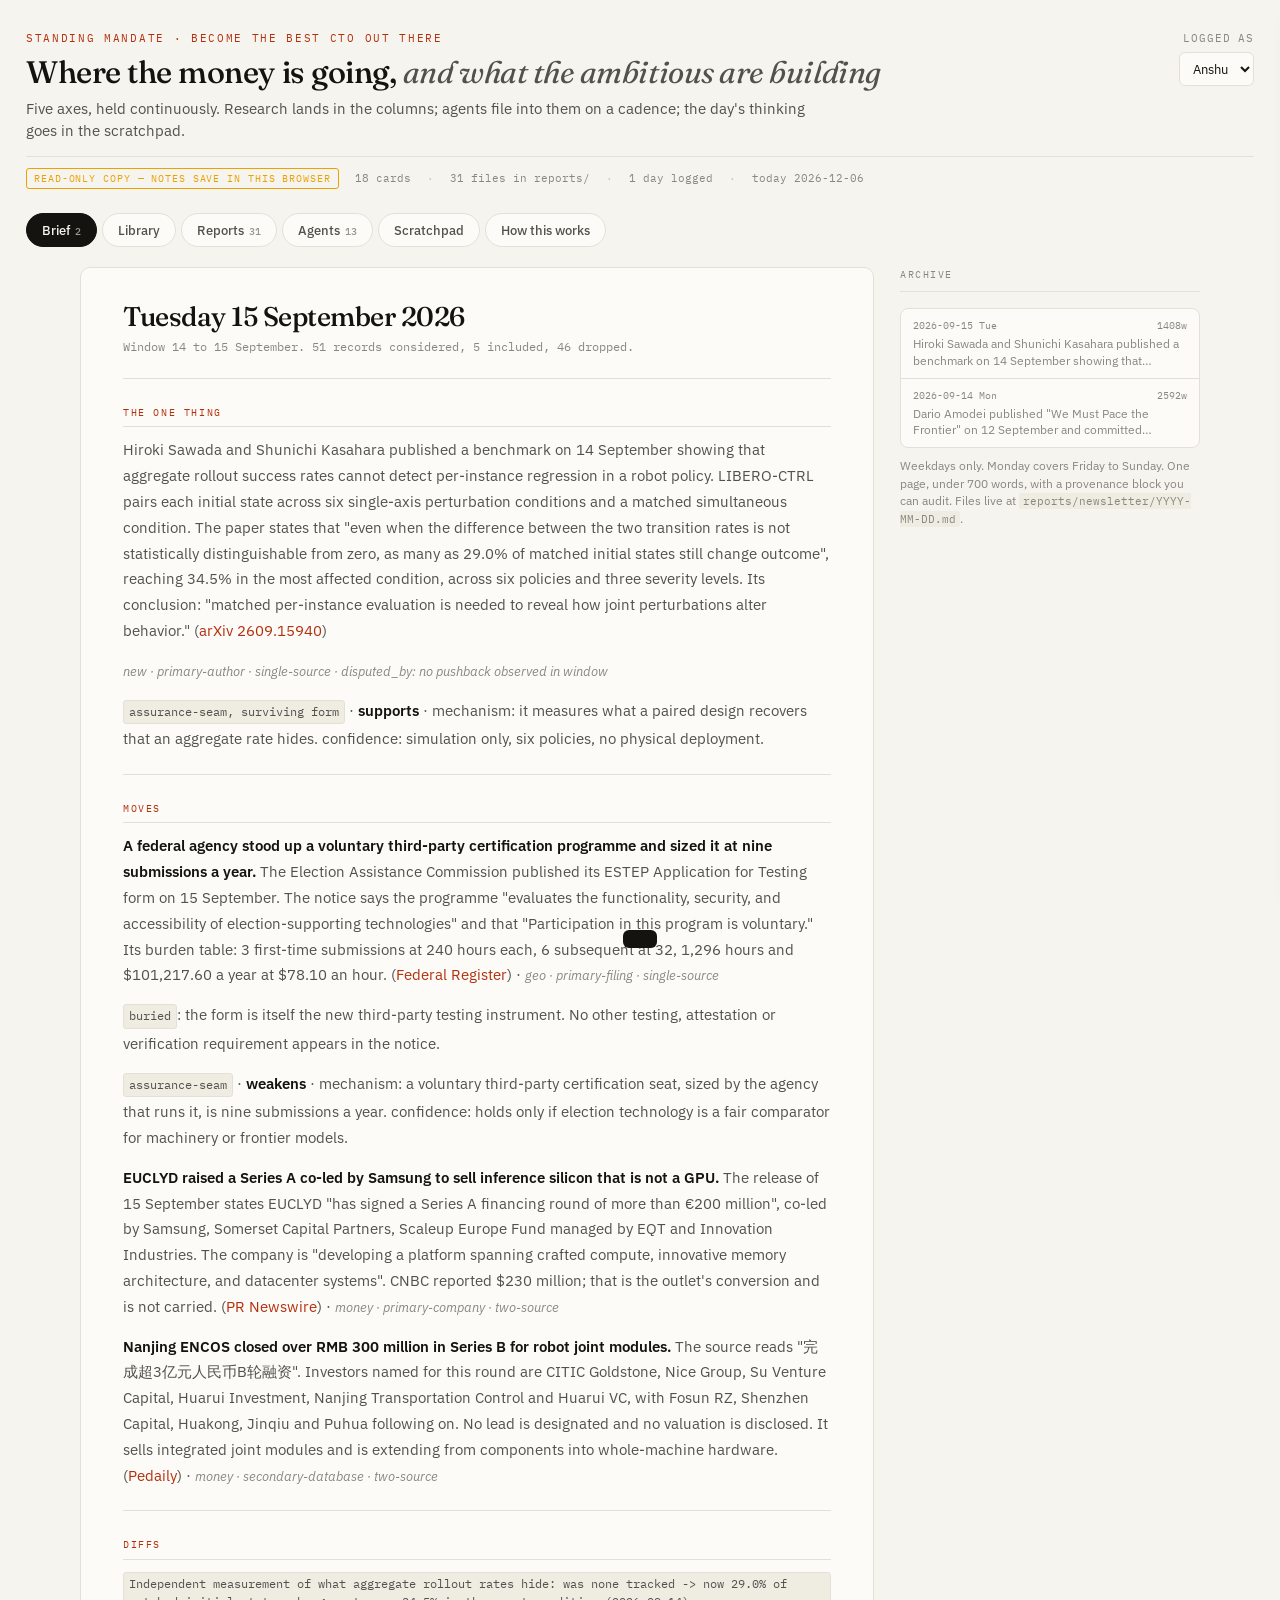
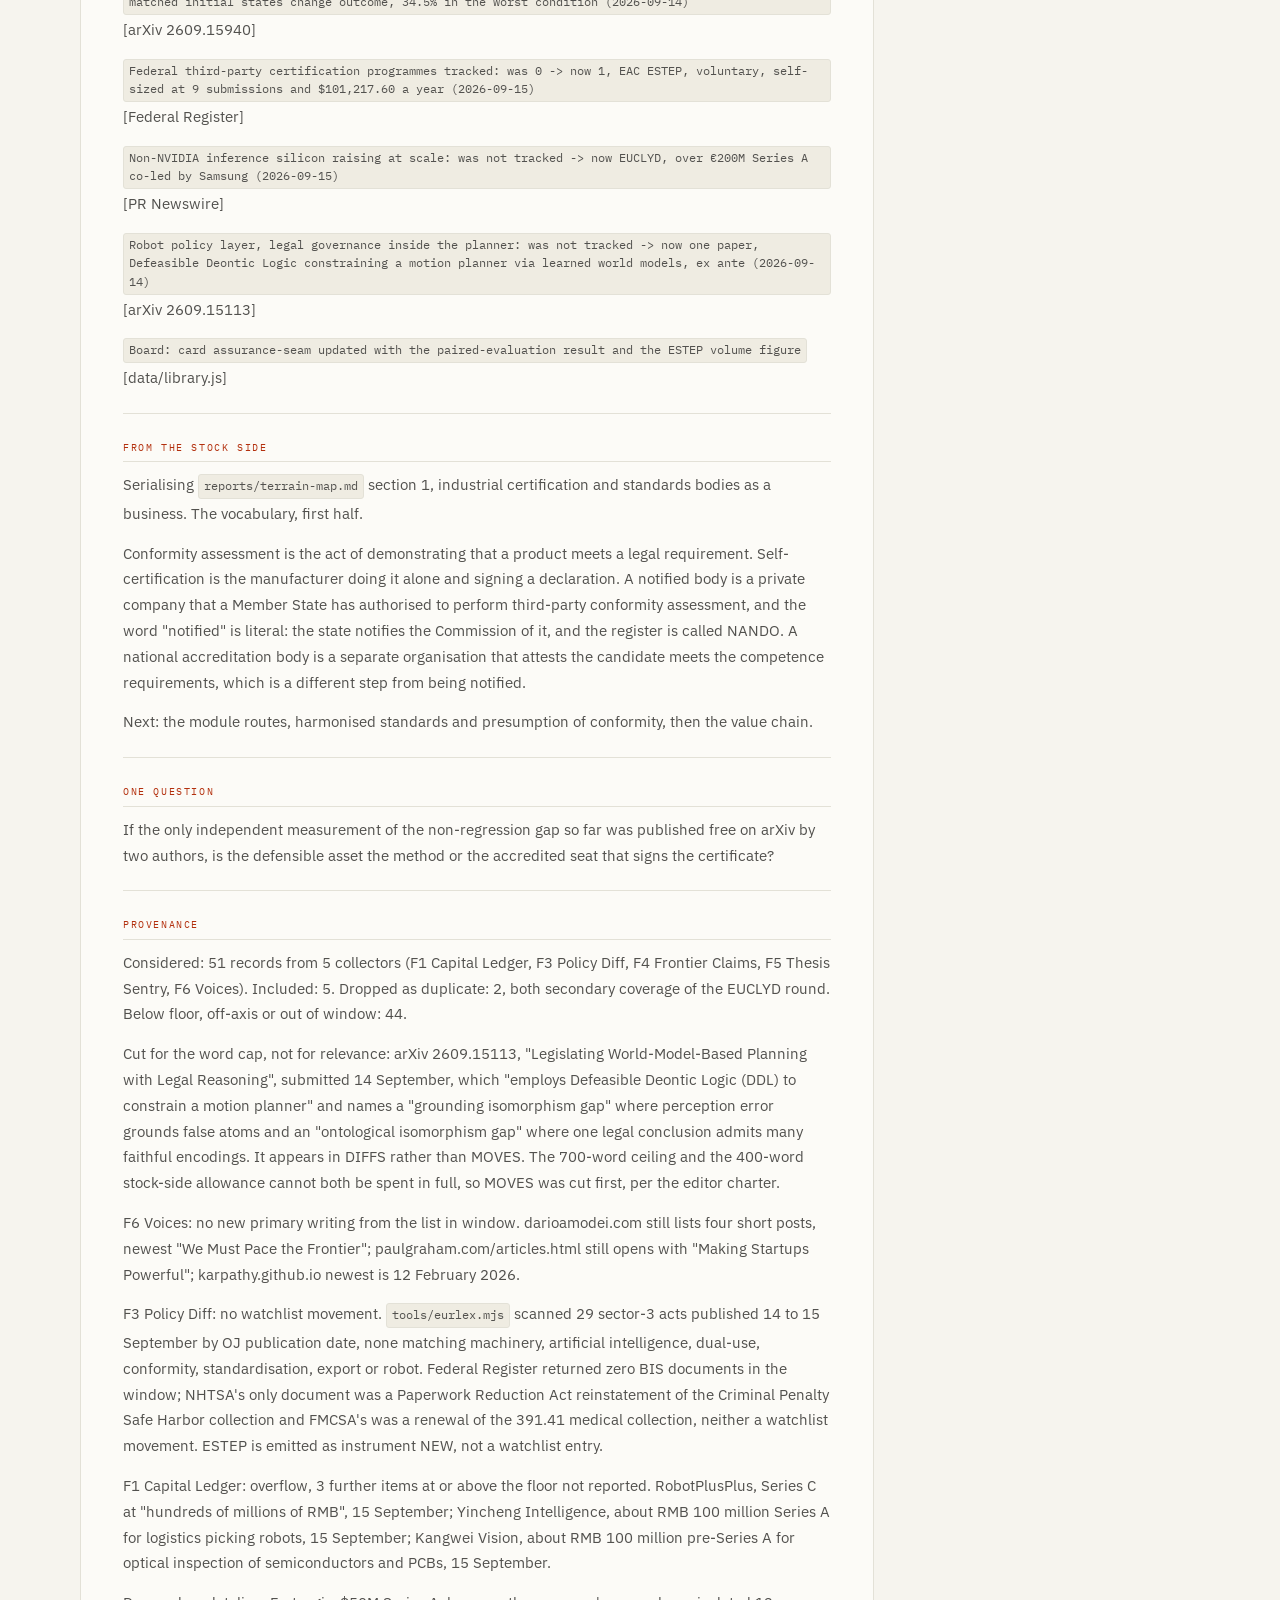
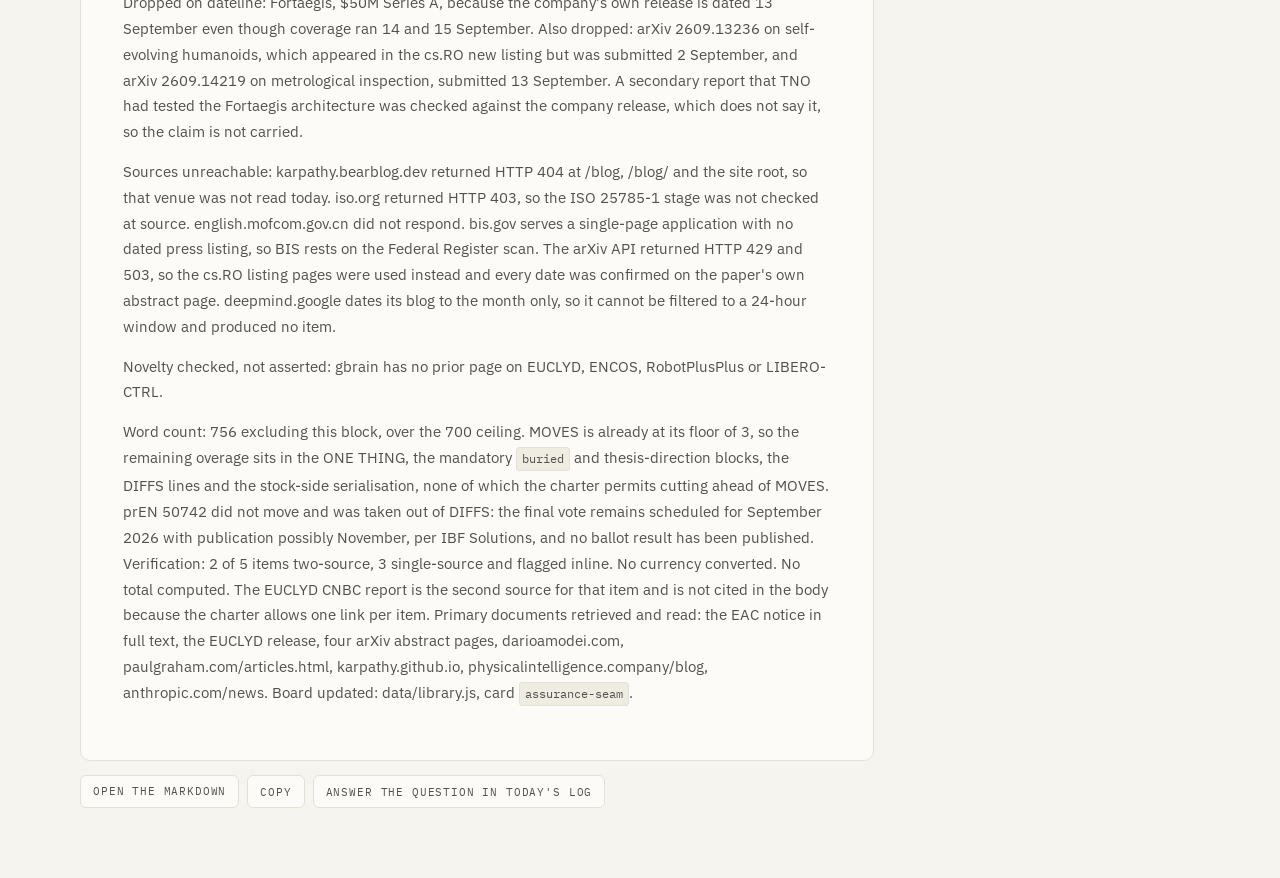
==== commit 137f9fa2: "Move the daily brief to 03:00 on weekdays The run costs credits and should not compete with working " ====
--- a/index.html
+++ b/index.html
@@ -166,11 +166,14 @@
       consequence: the newsletter archive gets long, the board does not.</p>
 
       <p style="margin-bottom:14px"><b style="color:var(--ink)">The brief arrives on its own.</b>
-      Weekdays at 07:00, Monday covering Friday to Sunday, with a notification in Claude when it lands. One
-      caveat that will otherwise confuse you: scheduled tasks only run while the Claude desktop app is open, and
-      a run that comes due while it is closed executes on next launch. So a brief can be stamped Monday and
-      delivered Tuesday. The dateline tells you which happened, and a second run on a day that already has a
-      brief appends an update rather than overwriting it.</p>
+      Weekdays at 03:00, Monday covering Friday to Sunday, with a notification in Claude when it lands. The
+      3am slot is deliberate: the run costs credits, and it should not compete with you for them during the day.
+      The caveat that comes with it, stated plainly because it decides whether the timing works at all:
+      scheduled tasks only run while the Claude desktop app is open, and a run that comes due while it is closed
+      executes on next launch instead. If you shut the laptop overnight, the 03:00 run fires when you open it in
+      the morning and spends the credits then anyway. To actually get the overnight slot, the app has to be left
+      running and the machine kept awake. Either way nothing is lost: the dateline tells you when the window
+      closed, and a second run on a day that already has a brief appends an update rather than overwriting it.</p>
 
       <p style="margin-bottom:14px"><b style="color:var(--ink)">The columns are the mandate.</b>
       Money flows, macro cycles, geopolitics × tech, what is genuinely new, and theses. Every piece of
--- a/assets/styles.css
+++ b/assets/styles.css
@@ -279,31 +279,36 @@
 .st-blocked{color:var(--c5);border-color:var(--c5)}
 
 /* ── brief surface + growth folding (added 2026-09-14) ──────────────────── */
-.briefwrap{display:grid;grid-template-columns:minmax(0,1fr) 300px;gap:26px;align-items:start}
-@media (max-width:1080px){.briefwrap{grid-template-columns:1fr}}
+/* The reading column is capped for measure, so on a 1580px .wrap the brief used
+   to sit at ~638px with the remainder dumped as void on the right. Cap and
+   centre the grid instead: the leftover space goes to both margins, the card
+   fills its column, and the measure stays around 95 characters. */
+.briefwrap{display:grid;grid-template-columns:minmax(0,1fr) 300px;gap:26px;align-items:start;
+  max-width:1120px;margin:0 auto}
+@media (max-width:1080px){.briefwrap{grid-template-columns:1fr;max-width:800px}}
 .briefmain{min-width:0}
 article.brief{background:var(--surface);border:1px solid var(--hairline);border-radius:10px;
-  padding:30px 38px 34px;max-width:76ch}
+  padding:34px 42px 38px}
 article.brief h1{font-family:"Fraunces",Georgia,serif;font-size:27px;font-weight:500;
   letter-spacing:-.018em;margin-bottom:4px}
 article.brief h2{font-family:"IBM Plex Mono",monospace;font-size:10px;letter-spacing:.16em;
   text-transform:uppercase;color:var(--accent);font-weight:400;margin:26px 0 10px;
   padding-bottom:6px;border-bottom:1px solid var(--hairline)}
-article.brief h3{font-family:"Fraunces",Georgia,serif;font-size:17px;font-weight:500;margin:18px 0 5px}
-article.brief p{font-size:14.2px;line-height:1.66;color:var(--ink-2);margin-bottom:13px}
-article.brief p:first-of-type{color:var(--ink-3);font-family:"IBM Plex Mono",monospace;font-size:11.5px;
-  line-height:1.55}
+article.brief h3{font-family:"Fraunces",Georgia,serif;font-size:18px;font-weight:500;margin:20px 0 6px}
+article.brief p{font-size:15px;line-height:1.72;color:var(--ink-2);margin-bottom:14px}
+article.brief p:first-of-type{color:var(--ink-3);font-family:"IBM Plex Mono",monospace;font-size:12px;
+  line-height:1.6}
 article.brief strong{color:var(--ink);font-weight:600}
-article.brief em{color:var(--ink-3);font-style:italic;font-size:12.5px}
+article.brief em{color:var(--ink-3);font-style:italic;font-size:13px}
 article.brief hr{border:none;border-top:1px solid var(--hairline);margin:22px 0}
-article.brief code{font-family:"IBM Plex Mono",monospace;font-size:11.5px;background:var(--wash);
+article.brief code{font-family:"IBM Plex Mono",monospace;font-size:12px;background:var(--wash);
   border:1px solid var(--hairline);border-radius:3px;padding:2px 5px;color:var(--ink-2);
-  display:inline-block;line-height:1.5;margin:2px 0}
-article.brief blockquote{border-left:2px solid var(--accent);padding-left:15px;margin:0 0 13px}
-article.brief blockquote p{color:var(--ink);font-size:14px}
-article.brief ul{list-style:none;margin-bottom:13px}
-article.brief li{font-size:14px;color:var(--ink-2);padding-left:15px;position:relative;
-  margin-bottom:5px;line-height:1.6}
+  display:inline-block;line-height:1.55;margin:2px 0}
+article.brief blockquote{border-left:2px solid var(--accent);padding-left:15px;margin:0 0 14px}
+article.brief blockquote p{color:var(--ink);font-size:15px}
+article.brief ul{list-style:none;margin-bottom:14px}
+article.brief li{font-size:15px;color:var(--ink-2);padding-left:15px;position:relative;
+  margin-bottom:6px;line-height:1.68}
 article.brief li:before{content:"";position:absolute;left:2px;top:9px;width:4px;height:4px;
   border-radius:50%;background:var(--baseline)}
 .brieffoot{display:flex;gap:8px;flex-wrap:wrap;margin-top:14px}
@@ -317,3 +322,4 @@
 #p-reports .fold{margin-top:16px}
 #briefdays .daylist{max-height:none}
 .st-contested{color:var(--c5);border-color:var(--c5)}
+.st-waiting{color:var(--ink-3);border-color:var(--baseline)}
